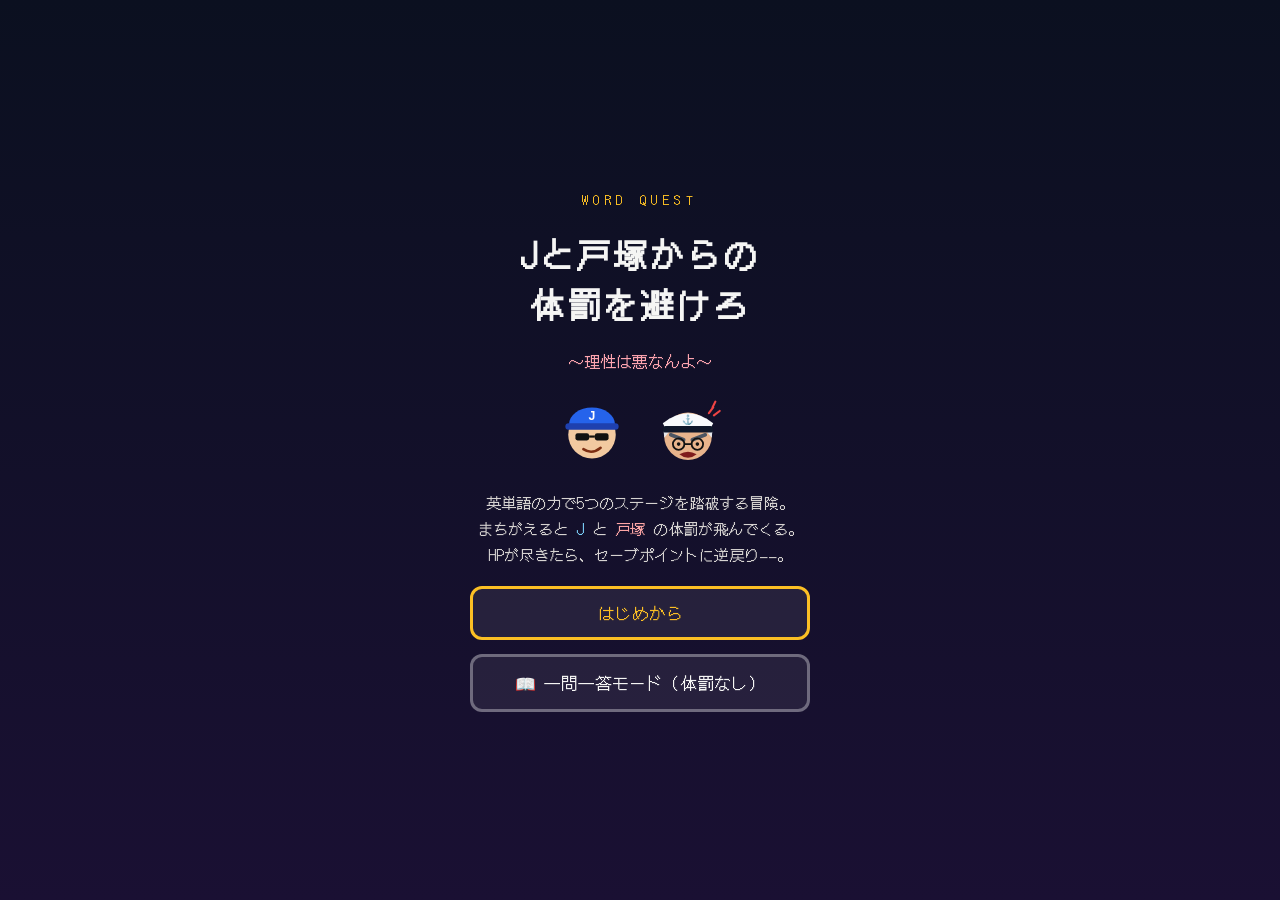
==== index.html @ f4ff58e6 "パンチ演出でセリフが隠れる不具合を修正＋一問一答モードを追加 - 着弾後にこぶしをフェードアウトさせ、セリフとダメージ表示が見えるように - パンチ演出の表示時間を1.55秒→2秒に延長、セリフに影を" ====
<!DOCTYPE html>
<html lang="ja">
<head>
<meta charset="UTF-8">
<meta name="viewport" content="width=device-width, initial-scale=1.0">
<title>Jと戸塚からの体罰を避けろ ～理性は悪なんよ～</title>
<link rel="preconnect" href="https://fonts.googleapis.com">
<link rel="preconnect" href="https://fonts.gstatic.com" crossorigin>
<link href="https://fonts.googleapis.com/css2?family=DotGothic16&display=swap" rel="stylesheet">
<link rel="stylesheet" href="style.css">
</head>
<body class="theme-title">
<div id="app">

  <!-- HUD（クイズ中のみ表示） -->
  <header id="hud" class="hidden">
    <div id="hud-top">
      <span id="hud-stage"></span>
      <span id="hud-diff" class="tag"></span>
      <span id="hud-q"></span>
    </div>
    <div id="hp-wrap">
      <div id="hp-bar"><div id="hp-fill"></div></div>
      <span id="hp-text"></span>
    </div>
  </header>

  <!-- タイトル画面 -->
  <section id="screen-title" class="screen active">
    <p class="small-cap">WORD QUEST</p>
    <h1>Jと戸塚からの<br>体罰を避けろ</h1>
    <p class="subtitle">～理性は悪なんよ～</p>
    <div id="title-faces">
      <span class="title-face" data-face="j"></span>
      <span class="title-face" data-face="totsuka"></span>
    </div>
    <p class="lore">
      英単語の力で5つのステージを踏破する冒険。<br>
      まちがえると <span class="c-j">J</span> と <span class="c-t">戸塚</span> の体罰が飛んでくる。<br>
      HPが尽きたら、セーブポイントに逆戻り——。
    </p>
    <div class="btn-col">
      <button id="btn-continue" class="btn hidden"></button>
      <button id="btn-new" class="btn primary">はじめから</button>
      <a class="btn" href="drill.html">📖 一問一答モード（体罰なし）</a>
    </div>
  </section>

  <!-- 難易度選択 -->
  <section id="screen-diff" class="screen">
    <h2>難易度をえらべ</h2>
    <div class="btn-col wide">
      <button class="btn diff-btn" data-diff="easy">
        <b>🌱 イージー</b>
        <span>J の体罰 -10 ／ 戸塚の体罰 -20<br>🚩 セーブポイント：全ステージ</span>
      </button>
      <button class="btn diff-btn" data-diff="normal">
        <b>⚔️ ノーマル</b>
        <span>J の体罰 -15 ／ 戸塚の体罰 -35<br>🚩 セーブポイント：ステージ 1・3・5</span>
      </button>
      <button class="btn diff-btn" data-diff="hard">
        <b>🔥 ハード</b>
        <span>J の体罰 -30 ／ 戸塚の体罰 -60<br>🚩 セーブポイント：ステージ 1 のみ（死んだら最初から）</span>
      </button>
    </div>
  </section>

  <!-- マップ（冒険画面） -->
  <section id="screen-map" class="screen">
    <h2 id="map-title"></h2>
    <div id="map-path"></div>
    <p id="map-msg"></p>
    <button id="btn-start-stage" class="btn primary"></button>
  </section>

  <!-- クイズ画面 -->
  <section id="screen-quiz" class="screen">
    <div id="enemies">
      <span class="enemy"><span class="enemy-face" data-face="j"></span>J <em id="dmg-j"></em></span>
      <span class="enemy"><span class="enemy-face" data-face="totsuka"></span>戸塚 <em id="dmg-t"></em></span>
    </div>
    <p class="quiz-label">この単語の意味は？</p>
    <div id="question-word"></div>
    <div id="choices"></div>
    <p id="feedback">&nbsp;</p>
  </section>

  <!-- ステージクリア -->
  <section id="screen-clear" class="screen">
    <h2 id="clear-title"></h2>
    <p id="clear-detail"></p>
    <button id="btn-clear-next" class="btn primary">マップへもどる</button>
  </section>

  <!-- ゲームオーバー -->
  <section id="screen-dead" class="screen">
    <div id="dead-face"></div>
    <h2>気絶した……</h2>
    <p id="dead-msg"></p>
    <button id="btn-respawn" class="btn primary"></button>
  </section>

  <!-- エンディング -->
  <section id="screen-ending" class="screen">
    <p class="small-cap">GAME CLEAR</p>
    <h2>🎉 全ステージ制覇！</h2>
    <p id="ending-title-badge"></p>
    <p id="ending-stats"></p>
    <button id="btn-ending-title" class="btn primary">タイトルへもどる</button>
  </section>

</div>

<!-- パンチ演出オーバーレイ -->
<div id="punch-overlay" class="hidden">
  <div id="punch-face"></div>
  <div id="punch-role"></div>
  <div id="punch-name"></div>
  <div id="punch-dmg"></div>
  <div id="punch-fist">👊</div>
</div>
<div id="flash"></div>

<script src="words.js"></script>
<script src="game.js"></script>
</body>
</html>
---- style.css ----
* {
  margin: 0;
  padding: 0;
  box-sizing: border-box;
}

body {
  font-family: "DotGothic16", "Hiragino Kaku Gothic ProN", "Yu Gothic", sans-serif;
  background: #0b1020;
  color: #f5f5f4;
  min-height: 100vh;
  line-height: 1.7;
}

/* ---------- テーマ（ステージごとの背景） ---------- */
body.theme-title  { background: linear-gradient(180deg, #0b1020, #1a1033); }
body.theme-map    { background: linear-gradient(180deg, #101828, #0b2434); }
body.theme-grass  { background: linear-gradient(180deg, #0c2214, #14381f); }
body.theme-forest { background: linear-gradient(180deg, #071a10, #0d2b16); }
body.theme-cave   { background: linear-gradient(180deg, #121212, #26221c); }
body.theme-snow   { background: linear-gradient(180deg, #12233d, #2c4a6b); }
body.theme-castle { background: linear-gradient(180deg, #170b24, #3b0f2e); }
body.theme-dead   { background: linear-gradient(180deg, #1a0505, #3d0a0a); }
body.theme-ending { background: linear-gradient(180deg, #1c2405, #3a3305); }

#app {
  max-width: 680px;
  margin: 0 auto;
  padding: 16px;
  min-height: 100vh;
  display: flex;
  flex-direction: column;
}

.hidden { display: none !important; }

/* ---------- HUD ---------- */
#hud {
  border: 3px solid #ffffff44;
  border-radius: 12px;
  padding: 10px 14px;
  margin-bottom: 14px;
  background: #00000055;
}
#hud-top {
  display: flex;
  align-items: center;
  gap: 10px;
  flex-wrap: wrap;
  font-size: 0.95rem;
  margin-bottom: 6px;
}
#hud-q { margin-left: auto; }
.tag {
  border: 2px solid #fbbf24;
  color: #fbbf24;
  border-radius: 6px;
  padding: 0 8px;
  font-size: 0.8rem;
}
#hp-wrap {
  display: flex;
  align-items: center;
  gap: 10px;
}
#hp-bar {
  flex: 1;
  height: 18px;
  border: 2px solid #ffffff88;
  border-radius: 9px;
  overflow: hidden;
  background: #00000088;
}
#hp-fill {
  height: 100%;
  width: 100%;
  background: #4ade80;
  transition: width 0.35s;
}
#hp-fill.mid { background: #facc15; }
#hp-fill.low { background: #ef4444; }
#hp-text { font-size: 0.9rem; white-space: nowrap; }

/* ---------- 画面共通 ---------- */
.screen {
  display: none;
  flex: 1;
  flex-direction: column;
  align-items: center;
  justify-content: center;
  text-align: center;
  gap: 18px;
  padding: 20px 0;
}
.screen.active { display: flex; }

h1 { font-size: 2.1rem; letter-spacing: 0.08em; line-height: 1.5; }

/* ---------- キャラ顔（SVG／差し替え画像） ---------- */
#title-faces {
  display: flex;
  justify-content: center;
  gap: 24px;
}
.title-face svg, .title-face .face-img { width: 4.5rem; height: 4.5rem; }
.enemy-face svg, .enemy-face .face-img { width: 2rem; height: 2rem; vertical-align: middle; }
#punch-face svg, #punch-face .face-img { width: 9rem; height: 9rem; }
#dead-face svg, #dead-face .face-img { width: 8rem; height: 8rem; }
.face-img { object-fit: contain; border-radius: 12px; }
h2 { font-size: 1.6rem; }
.small-cap { letter-spacing: 0.4em; color: #fbbf24; font-size: 0.85rem; }
.subtitle { color: #fda4af; }
.lore { color: #d6d3d1; font-size: 0.95rem; }
.c-j { color: #7dd3fc; }
.c-t { color: #fca5a5; }

/* ---------- ボタン ---------- */
.btn {
  font-family: inherit;
  font-size: 1.05rem;
  color: #f5f5f4;
  background: #ffffff12;
  border: 3px solid #ffffff55;
  border-radius: 12px;
  padding: 12px 26px;
  cursor: pointer;
  transition: transform 0.1s, background 0.15s;
}
.btn:hover { background: #ffffff28; transform: translateY(-2px); }
.btn:active { transform: translateY(1px); }
.btn.primary { border-color: #fbbf24; color: #fbbf24; }
.btn-col {
  display: flex;
  flex-direction: column;
  gap: 14px;
  width: 100%;
  max-width: 340px;
}
.btn-col.wide { max-width: 460px; }
.diff-btn {
  display: flex;
  flex-direction: column;
  gap: 6px;
  text-align: center;
}
.diff-btn b { font-size: 1.2rem; }
.diff-btn span { font-size: 0.85rem; color: #d6d3d1; }

/* ---------- マップ ---------- */
#map-path {
  display: flex;
  flex-wrap: wrap;
  align-items: center;
  justify-content: center;
  gap: 6px;
}
.map-node {
  border: 3px solid #ffffff44;
  border-radius: 12px;
  padding: 10px 8px;
  width: 108px;
  background: #00000055;
}
.map-node.current {
  border-color: #fbbf24;
  box-shadow: 0 0 14px #fbbf2488;
}
.map-node.cleared { opacity: 0.75; }
.map-node.locked { opacity: 0.4; }
.node-icon { font-size: 1.8rem; }
.node-no { font-size: 0.7rem; color: #fbbf24; }
.node-name { font-size: 0.75rem; min-height: 2.2em; }
.node-mark { font-size: 1rem; min-height: 1.5em; }
.map-arrow { color: #ffffff66; }
#map-msg { color: #d6d3d1; min-height: 3em; }

/* ---------- クイズ ---------- */
#enemies {
  display: flex;
  gap: 24px;
  font-size: 1.05rem;
  align-items: center;
}
.enemy { display: inline-flex; align-items: center; gap: 6px; }
.enemy em {
  font-style: normal;
  color: #f87171;
  font-size: 0.85rem;
}
.quiz-label { color: #a8a29e; font-size: 0.9rem; }
#question-word, #drill-word {
  font-size: 3rem;
  letter-spacing: 0.06em;
  border: 3px solid #ffffff44;
  border-radius: 16px;
  padding: 18px 40px;
  background: #00000055;
  min-width: 60%;
}
#choices {
  display: grid;
  grid-template-columns: 1fr 1fr;
  gap: 12px;
  width: 100%;
  max-width: 520px;
}
.choice {
  font-family: inherit;
  font-size: 1.05rem;
  color: #f5f5f4;
  background: #ffffff12;
  border: 3px solid #ffffff55;
  border-radius: 12px;
  padding: 14px 10px;
  cursor: pointer;
}
.choice:hover:not(:disabled) { background: #ffffff28; }
.choice:disabled { cursor: default; }
.choice.is-correct { background: #166534; border-color: #22c55e; }
.choice.is-wrong { background: #7f1d1d; border-color: #ef4444; }
#feedback { font-size: 1.2rem; min-height: 2em; }

/* ---------- 死亡・エンディング ---------- */
#dead-face { font-size: 5rem; }
#ending-title-badge { font-size: 1.3rem; color: #fbbf24; }
#ending-stats { color: #d6d3d1; }

/* ---------- パンチ演出 ---------- */
#punch-overlay {
  position: fixed;
  inset: 0;
  background: rgba(0, 0, 0, 0.82);
  display: flex;
  flex-direction: column;
  align-items: center;
  justify-content: center;
  gap: 10px;
  z-index: 50;
}
#punch-overlay.totsuka { background: rgba(45, 0, 0, 0.9); }
#punch-overlay.totsuka::before {
  content: "⛵";
  position: absolute;
  bottom: 8%;
  right: 10%;
  font-size: 3rem;
  opacity: 0.5;
}
#punch-role {
  font-size: 0.95rem;
  color: #fbbf24;
  border: 2px solid #fbbf24;
  border-radius: 8px;
  padding: 2px 12px;
  min-height: 1.4em;
}
#punch-role:empty { display: none; }
#punch-face { font-size: 6rem; }
#punch-name {
  font-size: 1.5rem;
  max-width: 92%;
  text-shadow: 0 2px 8px #000;
}
#punch-dmg {
  font-size: 3.4rem;
  color: #f87171;
  min-height: 1.4em;
}
#punch-dmg.pop { animation: dmgPop 0.5s ease-out; }
@keyframes dmgPop {
  0% { transform: scale(0.2); opacity: 0; }
  40% { transform: scale(1.7); opacity: 1; }
  100% { transform: scale(1); }
}
#punch-fist {
  position: fixed;
  top: 50%;
  left: 50%;
  font-size: 6rem;
  transform: translate(-50%, -50%) scale(0);
  z-index: 51;
  pointer-events: none;
}
#punch-fist.go { animation: fistIn 0.32s cubic-bezier(0.2, 0.7, 0.3, 1) forwards; }
@keyframes fistIn {
  0% { transform: translate(140%, 140%) scale(0.4) rotate(-50deg); opacity: 0.2; }
  100% { transform: translate(-50%, -50%) scale(2.4) rotate(0deg); opacity: 1; }
}
/* 着弾後はこぶしをフェードアウトさせて、後ろのセリフを見えるようにする */
#punch-fist.go.out { animation: fistOut 0.35s ease-out forwards; }
@keyframes fistOut {
  0% { transform: translate(-50%, -50%) scale(2.4); opacity: 1; }
  100% { transform: translate(-50%, -50%) scale(3.4); opacity: 0; }
}

/* ---------- 画面シェイク・フラッシュ ---------- */
body.shake { animation: shake 0.4s; }
body.shake-hard { animation: shakeHard 0.6s; }
@keyframes shake {
  0%, 100% { transform: translate(0, 0); }
  20% { transform: translate(-8px, 4px); }
  40% { transform: translate(8px, -4px); }
  60% { transform: translate(-6px, -3px); }
  80% { transform: translate(6px, 3px); }
}
@keyframes shakeHard {
  0%, 100% { transform: translate(0, 0); }
  10% { transform: translate(-16px, 8px); }
  30% { transform: translate(14px, -10px); }
  50% { transform: translate(-12px, -8px); }
  70% { transform: translate(12px, 8px); }
  90% { transform: translate(-8px, 4px); }
}
#flash {
  position: fixed;
  inset: 0;
  pointer-events: none;
  background: radial-gradient(circle, rgba(255, 0, 0, 0.3), rgba(255, 0, 0, 0.6));
  opacity: 0;
  z-index: 60;
}
#flash.hit { animation: flashHit 0.45s ease-out; }
@keyframes flashHit {
  0% { opacity: 1; }
  100% { opacity: 0; }
}

/* ---------- 一問一答モード ---------- */
a.btn {
  text-decoration: none;
  display: inline-block;
  text-align: center;
}
.drill-count {
  display: flex;
  flex-direction: column;
  gap: 6px;
}
.drill-count b { font-size: 1.2rem; }
.drill-count span { font-size: 0.85rem; color: #d6d3d1; }
#drill-stats { font-size: 1.05rem; color: #fbbf24; }
#drill-answer-slot {
  min-height: 4.2em;
  display: flex;
  align-items: center;
  justify-content: center;
  width: 100%;
}
#drill-answer {
  font-size: 1.5rem;
  color: #4ade80;
  border: 3px solid #22c55e88;
  border-radius: 12px;
  padding: 8px 24px;
  background: #052e1655;
  max-width: 92%;
}
#drill-controls {
  min-height: 60px;
  display: flex;
  align-items: center;
  justify-content: center;
}
#drill-judge { display: flex; gap: 14px; }
.judge.ok { border-color: #22c55e; color: #86efac; }
.judge.ng { border-color: #ef4444; color: #fca5a5; }
.drill-hint { color: #a8a29e; font-size: 0.8rem; }
.btn.small { font-size: 0.85rem; padding: 8px 16px; opacity: 0.8; }
#miss-box { width: 100%; max-width: 520px; }
.miss-label { color: #fca5a5; margin-bottom: 6px; }
#miss-list {
  max-height: 220px;
  overflow-y: auto;
  border: 3px solid #ffffff33;
  border-radius: 12px;
  background: #00000055;
  padding: 10px 14px;
  text-align: left;
}
.miss-row {
  display: flex;
  justify-content: space-between;
  gap: 12px;
  border-bottom: 1px solid #ffffff1a;
  padding: 4px 0;
}
.miss-row:last-child { border-bottom: none; }
.miss-row b { color: #7dd3fc; }
.miss-row span { color: #d6d3d1; }

/* ---------- スマホ対応 ---------- */
@media (max-width: 480px) {
  h1 { font-size: 2rem; }
  #question-word, #drill-word { font-size: 2.2rem; padding: 14px 20px; }
  #choices { grid-template-columns: 1fr; }
  .map-node { width: 90px; }
}
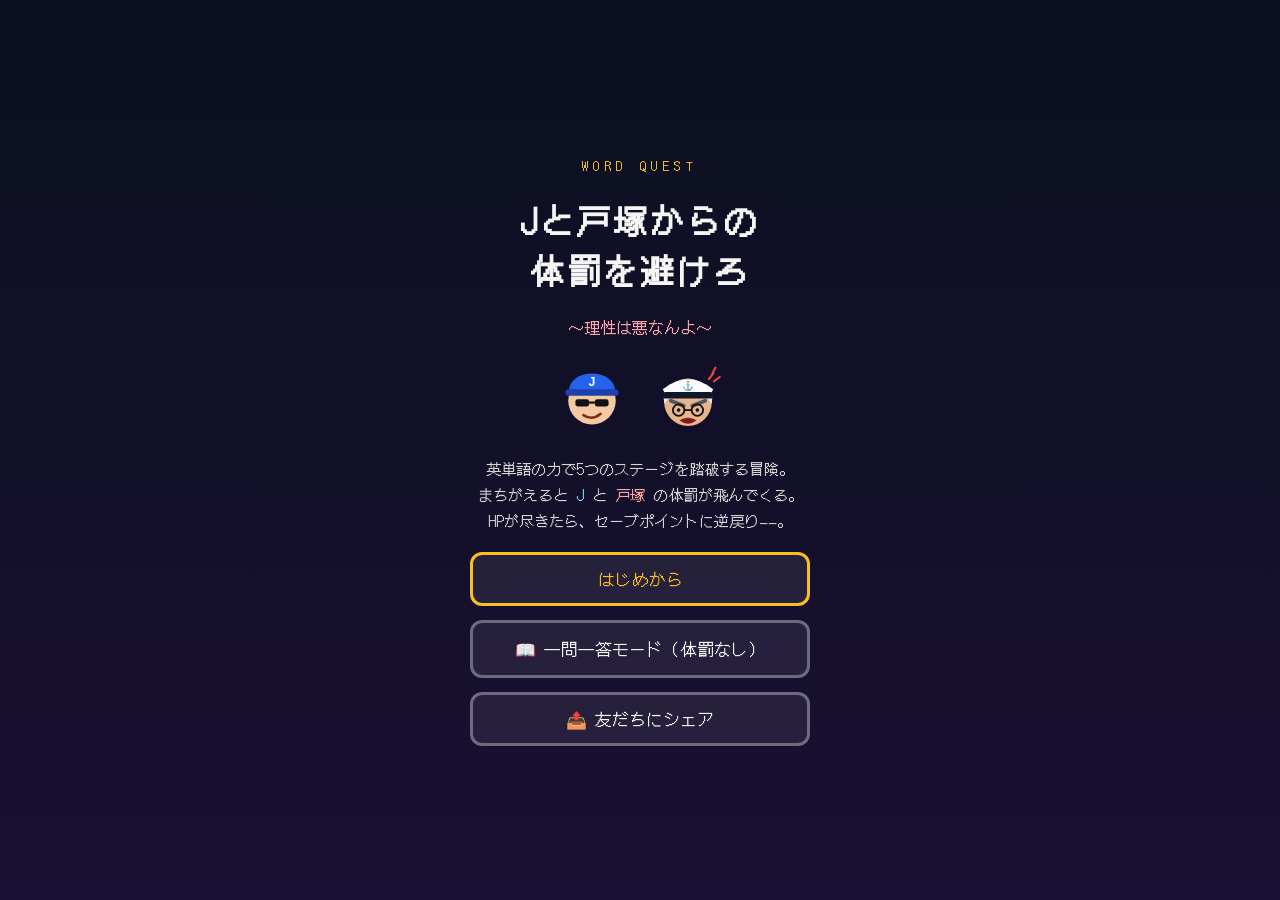
==== commit 54c16970: "シェア機能を追加（共有シート／クリップボード＋OGPタグ） - タイトル画面「友だちにシェア」、エンディングと一問一答結果に   「結果をシェア」ボタンを追加 - スマホはWeb Share APIの" ====
--- a/index.html
+++ b/index.html
@@ -4,6 +4,12 @@
 <meta charset="UTF-8">
 <meta name="viewport" content="width=device-width, initial-scale=1.0">
 <title>Jと戸塚からの体罰を避けろ ～理性は悪なんよ～</title>
+<meta name="description" content="まちがえるとJと戸塚の体罰が飛んでくる英単語クイズRPG。全5ステージ・大学受験レベル1341語。">
+<meta property="og:title" content="Jと戸塚からの体罰を避けろ ～理性は悪なんよ～">
+<meta property="og:description" content="まちがえるとJと戸塚の体罰が飛んでくる英単語クイズRPG。全5ステージ・大学受験レベル1341語。">
+<meta property="og:type" content="website">
+<meta property="og:url" content="https://yadonn-code.github.io/tango-quest/">
+<meta name="twitter:card" content="summary">
 <link rel="preconnect" href="https://fonts.googleapis.com">
 <link rel="preconnect" href="https://fonts.gstatic.com" crossorigin>
 <link href="https://fonts.googleapis.com/css2?family=DotGothic16&display=swap" rel="stylesheet">
@@ -43,6 +49,7 @@
       <button id="btn-continue" class="btn hidden"></button>
       <button id="btn-new" class="btn primary">はじめから</button>
       <a class="btn" href="drill.html">📖 一問一答モード（体罰なし）</a>
+      <button id="btn-share" class="btn">📤 友だちにシェア</button>
     </div>
   </section>
 
@@ -60,7 +67,7 @@
       </button>
       <button class="btn diff-btn" data-diff="hard">
         <b>🔥 ハード</b>
-        <span>J の体罰 -30 ／ 戸塚の体罰 -60<br>🚩 セーブポイント：ステージ 1 のみ（死んだら最初から）</span>
+        <span>J の体罰 -30 ／ 戸塚の体罰 -60<br>🚩 セーブポイント：ステージ 1 のみ（死んだら最初から）<br>⏰ 1問10秒の時間制限！時間切れは体罰！</span>
       </button>
     </div>
   </section>
@@ -81,6 +88,10 @@
     </div>
     <p class="quiz-label">この単語の意味は？</p>
     <div id="question-word"></div>
+    <div id="timer-wrap" class="hidden">
+      <div id="timer-bar"><div id="timer-fill"></div></div>
+      <span id="timer-text"></span>
+    </div>
     <div id="choices"></div>
     <p id="feedback">&nbsp;</p>
   </section>
@@ -106,7 +117,10 @@
     <h2>🎉 全ステージ制覇！</h2>
     <p id="ending-title-badge"></p>
     <p id="ending-stats"></p>
-    <button id="btn-ending-title" class="btn primary">タイトルへもどる</button>
+    <div class="btn-col">
+      <button id="btn-share-ending" class="btn">📤 結果をシェア</button>
+      <button id="btn-ending-title" class="btn primary">タイトルへもどる</button>
+    </div>
   </section>
 
 </div>
--- a/style.css
+++ b/style.css
@@ -197,6 +197,35 @@
   background: #00000055;
   min-width: 60%;
 }
+#timer-wrap {
+  display: flex;
+  align-items: center;
+  gap: 10px;
+  width: 100%;
+  max-width: 520px;
+}
+#timer-bar {
+  flex: 1;
+  height: 12px;
+  border: 2px solid #ffffff88;
+  border-radius: 6px;
+  overflow: hidden;
+  background: #00000088;
+}
+#timer-fill {
+  height: 100%;
+  width: 100%;
+  background: #38bdf8;
+  transition: width 0.1s linear;
+}
+#timer-fill.hurry { background: #ef4444; }
+#timer-text {
+  font-size: 0.9rem;
+  color: #fda4af;
+  white-space: nowrap;
+  min-width: 4.2em;
+  text-align: right;
+}
 #choices {
   display: grid;
   grid-template-columns: 1fr 1fr;
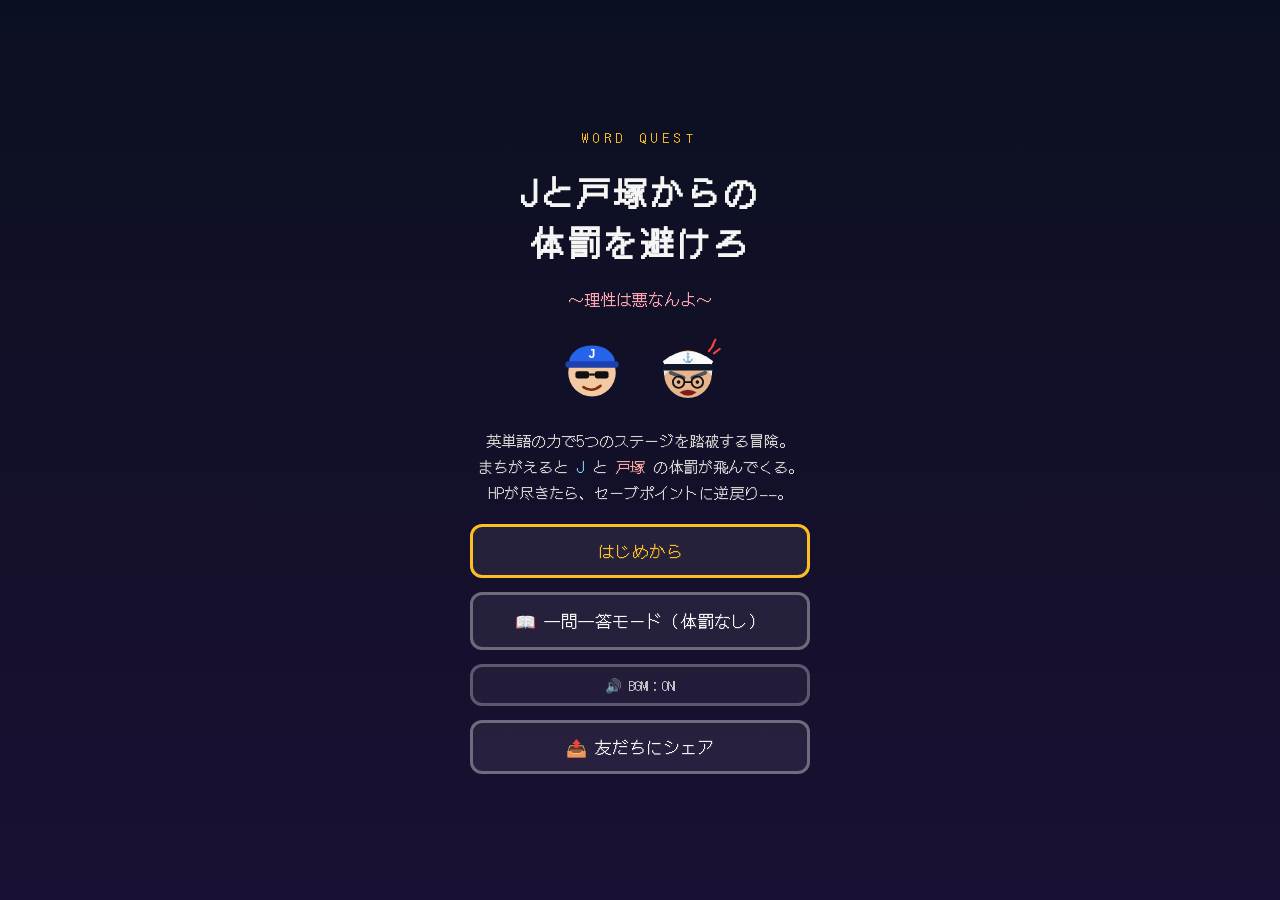
==== commit 0dac26aa: "ゲーム性強化: ボス戦・コンボ・回復アイテム・BGM・攻撃者バナー・セリフ大増量 - ステージ5を中ボスJ→魔王・戸塚の連戦ボス戦に（正解で攻撃、5コンボ以上で会心の一撃） - 連続正解コンボ（5コン" ====
--- a/index.html
+++ b/index.html
@@ -10,6 +10,10 @@
 <meta property="og:type" content="website">
 <meta property="og:url" content="https://yadonn-code.github.io/tango-quest/">
 <meta name="twitter:card" content="summary">
+<meta name="theme-color" content="#0b1020">
+<link rel="manifest" href="manifest.webmanifest">
+<link rel="icon" type="image/png" href="icon-192.png">
+<link rel="apple-touch-icon" href="icon-180.png">
 <link rel="preconnect" href="https://fonts.googleapis.com">
 <link rel="preconnect" href="https://fonts.gstatic.com" crossorigin>
 <link href="https://fonts.googleapis.com/css2?family=DotGothic16&display=swap" rel="stylesheet">
@@ -24,10 +28,16 @@
       <span id="hud-stage"></span>
       <span id="hud-diff" class="tag"></span>
       <span id="hud-q"></span>
+      <button id="hud-bgm" class="item-btn" title="BGMのON/OFF">🔊</button>
     </div>
     <div id="hp-wrap">
       <div id="hp-bar"><div id="hp-fill"></div></div>
       <span id="hp-text"></span>
+      <button id="btn-item" class="item-btn" title="おにぎりを食べる（HP+30）">🍙×1</button>
+      <span id="heal-pop"></span>
+    </div>
+    <div id="hud-sub">
+      <span id="hud-combo" class="hidden"></span>
     </div>
   </header>
 
@@ -49,6 +59,7 @@
       <button id="btn-continue" class="btn hidden"></button>
       <button id="btn-new" class="btn primary">はじめから</button>
       <a class="btn" href="drill.html">📖 一問一答モード（体罰なし）</a>
+      <button id="btn-bgm" class="btn small">🔊 BGM：ON</button>
       <button id="btn-share" class="btn">📤 友だちにシェア</button>
     </div>
   </section>
@@ -85,6 +96,17 @@
     <div id="enemies">
       <span class="enemy"><span class="enemy-face" data-face="j"></span>J <em id="dmg-j"></em></span>
       <span class="enemy"><span class="enemy-face" data-face="totsuka"></span>戸塚 <em id="dmg-t"></em></span>
+    </div>
+    <div id="boss-wrap" class="hidden">
+      <div id="boss-head">
+        <span id="boss-face"></span>
+        <span id="boss-name"></span>
+      </div>
+      <div id="boss-bar-row">
+        <div id="boss-bar"><div id="boss-fill"></div></div>
+        <span id="boss-hp-text"></span>
+      </div>
+      <p class="boss-hint">正解でダメージ！コンボをつなげば会心の一撃！</p>
     </div>
     <p class="quiz-label">この単語の意味は？</p>
     <div id="question-word"></div>
@@ -127,6 +149,7 @@
 
 <!-- パンチ演出オーバーレイ -->
 <div id="punch-overlay" class="hidden">
+  <div id="punch-attacker"></div>
   <div id="punch-face"></div>
   <div id="punch-role"></div>
   <div id="punch-name"></div>
@@ -137,5 +160,8 @@
 
 <script src="words.js"></script>
 <script src="game.js"></script>
+<script>
+if ("serviceWorker" in navigator) navigator.serviceWorker.register("sw.js");
+</script>
 </body>
 </html>
--- a/style.css
+++ b/style.css
@@ -80,6 +80,54 @@
 #hp-fill.mid { background: #facc15; }
 #hp-fill.low { background: #ef4444; }
 #hp-text { font-size: 0.9rem; white-space: nowrap; }
+
+/* ---------- 回復アイテム（おにぎり） ---------- */
+.item-btn {
+  font-family: inherit;
+  font-size: 0.9rem;
+  color: #f5f5f4;
+  background: #ffffff12;
+  border: 2px solid #ffffff55;
+  border-radius: 8px;
+  padding: 2px 10px;
+  cursor: pointer;
+  white-space: nowrap;
+}
+.item-btn:hover:not(:disabled) { background: #ffffff28; }
+.item-btn:disabled { opacity: 0.35; cursor: default; }
+#heal-pop {
+  position: absolute;
+  right: 16px;
+  color: #4ade80;
+  font-size: 1rem;
+  opacity: 0;
+  pointer-events: none;
+}
+#heal-pop.go { animation: healPop 1s ease-out; }
+@keyframes healPop {
+  0% { opacity: 0; transform: translateY(6px); }
+  25% { opacity: 1; }
+  100% { opacity: 0; transform: translateY(-22px); }
+}
+#hp-wrap { position: relative; }
+
+/* ---------- コンボ表示 ---------- */
+#hud-sub {
+  display: flex;
+  justify-content: flex-end;
+  min-height: 1.3em;
+  margin-top: 4px;
+}
+#hud-combo {
+  color: #fb923c;
+  font-size: 0.95rem;
+  text-shadow: 0 0 8px #f9731688;
+}
+#hud-combo.pop { animation: comboPop 0.3s ease-out; }
+@keyframes comboPop {
+  0% { transform: scale(1.6); }
+  100% { transform: scale(1); }
+}
 
 /* ---------- 画面共通 ---------- */
 .screen {
@@ -188,6 +236,52 @@
   font-size: 0.85rem;
 }
 .quiz-label { color: #a8a29e; font-size: 0.9rem; }
+
+/* ---------- ボス戦 ---------- */
+#boss-wrap {
+  width: 100%;
+  max-width: 520px;
+  border: 3px solid #a855f766;
+  border-radius: 12px;
+  padding: 10px 14px;
+  background: #1e0b2e88;
+  box-shadow: 0 0 18px #a855f733;
+}
+#boss-head {
+  display: flex;
+  align-items: center;
+  justify-content: center;
+  gap: 10px;
+  margin-bottom: 6px;
+}
+#boss-face svg, #boss-face .face-img { width: 2.6rem; height: 2.6rem; vertical-align: middle; }
+#boss-name { font-size: 1.1rem; color: #e9d5ff; }
+#boss-bar-row {
+  display: flex;
+  align-items: center;
+  gap: 10px;
+}
+#boss-bar {
+  flex: 1;
+  height: 16px;
+  border: 2px solid #ffffff88;
+  border-radius: 8px;
+  overflow: hidden;
+  background: #00000088;
+}
+#boss-fill {
+  height: 100%;
+  width: 100%;
+  background: linear-gradient(90deg, #a855f7, #ef4444);
+  transition: width 0.35s;
+}
+#boss-hp-text { font-size: 0.85rem; color: #fca5a5; white-space: nowrap; }
+.boss-hint { font-size: 0.75rem; color: #c4b5fd; margin-top: 6px; }
+
+/* 正解フィードバックの装飾 */
+.fb-taunt { font-size: 0.9rem; color: #a8a29e; }
+.fb-heal { font-size: 0.95rem; color: #4ade80; }
+.dead-line { color: #fca5a5; }
 #question-word, #drill-word {
   font-size: 3rem;
   letter-spacing: 0.06em;
@@ -267,6 +361,15 @@
   z-index: 50;
 }
 #punch-overlay.totsuka { background: rgba(45, 0, 0, 0.9); }
+/* プレイヤーの攻撃ターン（ボス戦・正解時） */
+#punch-overlay.player { background: rgba(2, 18, 55, 0.88); }
+#punch-overlay.player #punch-dmg { color: #fde047; }
+#punch-overlay.player #punch-fist.go { animation: fistInLeft 0.32s cubic-bezier(0.2, 0.7, 0.3, 1) forwards; }
+#punch-overlay.player #punch-fist.go.out { animation: fistOut 0.35s ease-out forwards; }
+@keyframes fistInLeft {
+  0% { transform: translate(-240%, 140%) scale(0.4) rotate(50deg); opacity: 0.2; }
+  100% { transform: translate(-50%, -50%) scale(2.4) rotate(0deg); opacity: 1; }
+}
 #punch-overlay.totsuka::before {
   content: "⛵";
   position: absolute;
@@ -274,6 +377,23 @@
   right: 10%;
   font-size: 3rem;
   opacity: 0.5;
+}
+/* だれの行動かをはっきり出すバナー */
+#punch-attacker {
+  font-size: 1.5rem;
+  font-weight: bold;
+  letter-spacing: 0.06em;
+  border: 3px solid;
+  border-radius: 12px;
+  padding: 4px 22px;
+  animation: bannerIn 0.25s ease-out;
+}
+#punch-attacker.atk-j { color: #7dd3fc; border-color: #7dd3fc; background: #0c4a6e66; }
+#punch-attacker.atk-t { color: #fca5a5; border-color: #ef4444; background: #7f1d1d66; }
+#punch-attacker.atk-you { color: #fde047; border-color: #fde047; background: #42200666; }
+@keyframes bannerIn {
+  0% { transform: scale(1.5); opacity: 0; }
+  100% { transform: scale(1); opacity: 1; }
 }
 #punch-role {
   font-size: 0.95rem;
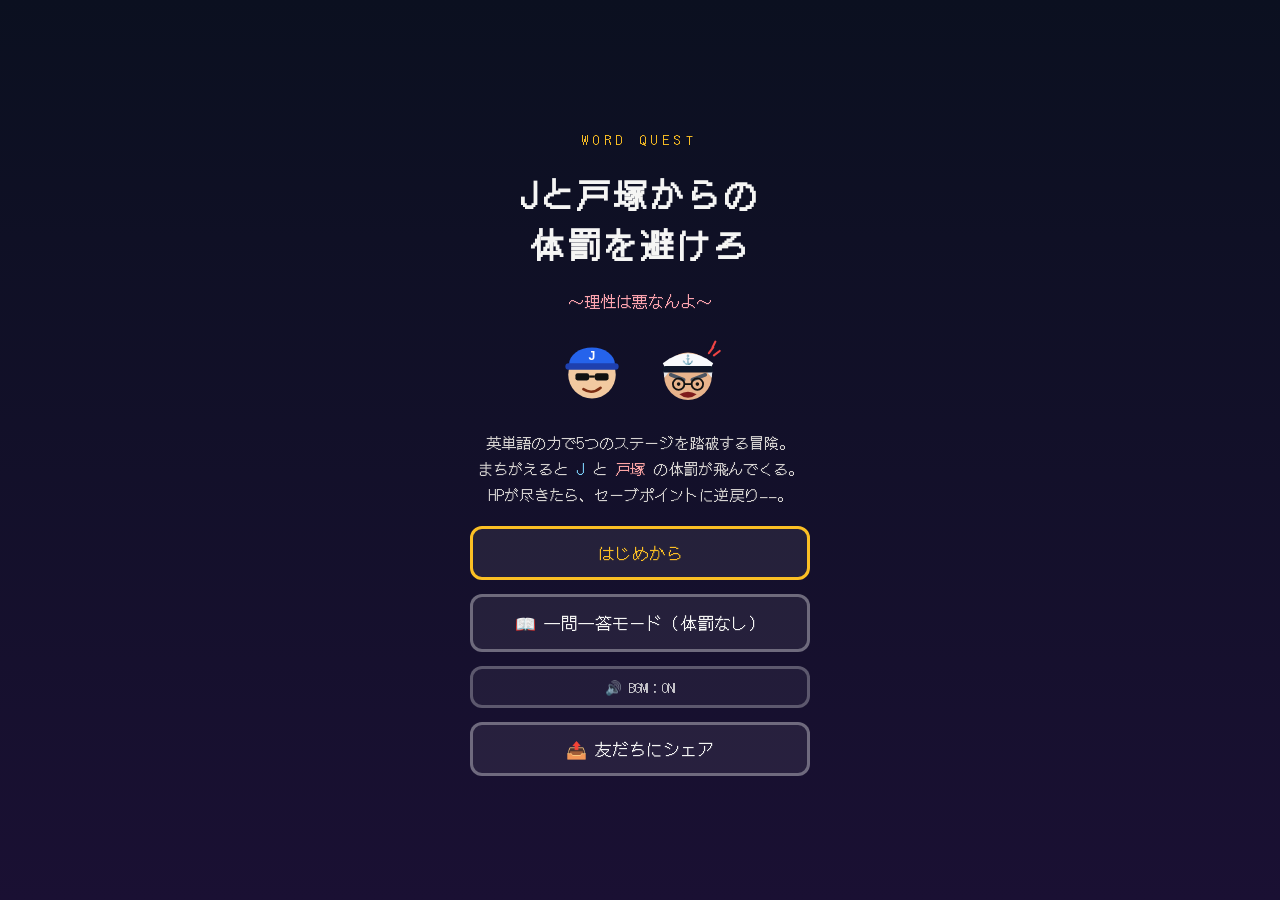
==== commit a72525f6: "スマホ対応強化: マナーモードでも音が鳴る対策＋小画面レイアウト最適化 - iPhoneのマナーモード中でもBGM・効果音が鳴るように無音audioでメディア再生扱いに切替 - 最初のタップで音声を確" ====
--- a/index.html
+++ b/index.html
@@ -2,7 +2,7 @@
 <html lang="ja">
 <head>
 <meta charset="UTF-8">
-<meta name="viewport" content="width=device-width, initial-scale=1.0">
+<meta name="viewport" content="width=device-width, initial-scale=1.0, viewport-fit=cover">
 <title>Jと戸塚からの体罰を避けろ ～理性は悪なんよ～</title>
 <meta name="description" content="まちがえるとJと戸塚の体罰が飛んでくる英単語クイズRPG。全5ステージ・大学受験レベル1341語。">
 <meta property="og:title" content="Jと戸塚からの体罰を避けろ ～理性は悪なんよ～">
--- a/style.css
+++ b/style.css
@@ -10,6 +10,15 @@
   color: #f5f5f4;
   min-height: 100vh;
   line-height: 1.7;
+  -webkit-text-size-adjust: 100%;
+}
+
+/* スマホのタップ操作向け: ダブルタップ拡大・長押し選択・タップ時のハイライトを抑止 */
+button, .btn, .choice, .item-btn {
+  touch-action: manipulation;
+  -webkit-tap-highlight-color: transparent;
+  -webkit-user-select: none;
+  user-select: none;
 }
 
 /* ---------- テーマ（ステージごとの背景） ---------- */
@@ -543,4 +552,27 @@
   #question-word, #drill-word { font-size: 2.2rem; padding: 14px 20px; }
   #choices { grid-template-columns: 1fr; }
   .map-node { width: 90px; }
-}
+  #app { padding: 10px; }
+  #hud { padding: 8px 10px; }
+  #hud-top { font-size: 0.8rem; gap: 6px; }
+  #hp-text { font-size: 0.8rem; }
+  .item-btn { font-size: 0.8rem; padding: 2px 8px; }
+  #boss-wrap { padding: 8px 10px; }
+  #boss-name { font-size: 1rem; }
+  .boss-hint { font-size: 0.7rem; }
+  #punch-attacker { font-size: 1.15rem; padding: 3px 14px; }
+  #punch-face svg, #punch-face .face-img { width: 6.5rem; height: 6.5rem; }
+  #punch-name { font-size: 1.25rem; }
+  #punch-dmg { font-size: 2.8rem; }
+  #punch-fist { font-size: 4.5rem; }
+  .choice { padding: 12px 10px; }
+}
+
+/* ノッチのある端末で端が欠けないようにする */
+@supports (padding: env(safe-area-inset-left)) {
+  #app {
+    padding-left: max(12px, env(safe-area-inset-left));
+    padding-right: max(12px, env(safe-area-inset-right));
+    padding-bottom: max(12px, env(safe-area-inset-bottom));
+  }
+}
